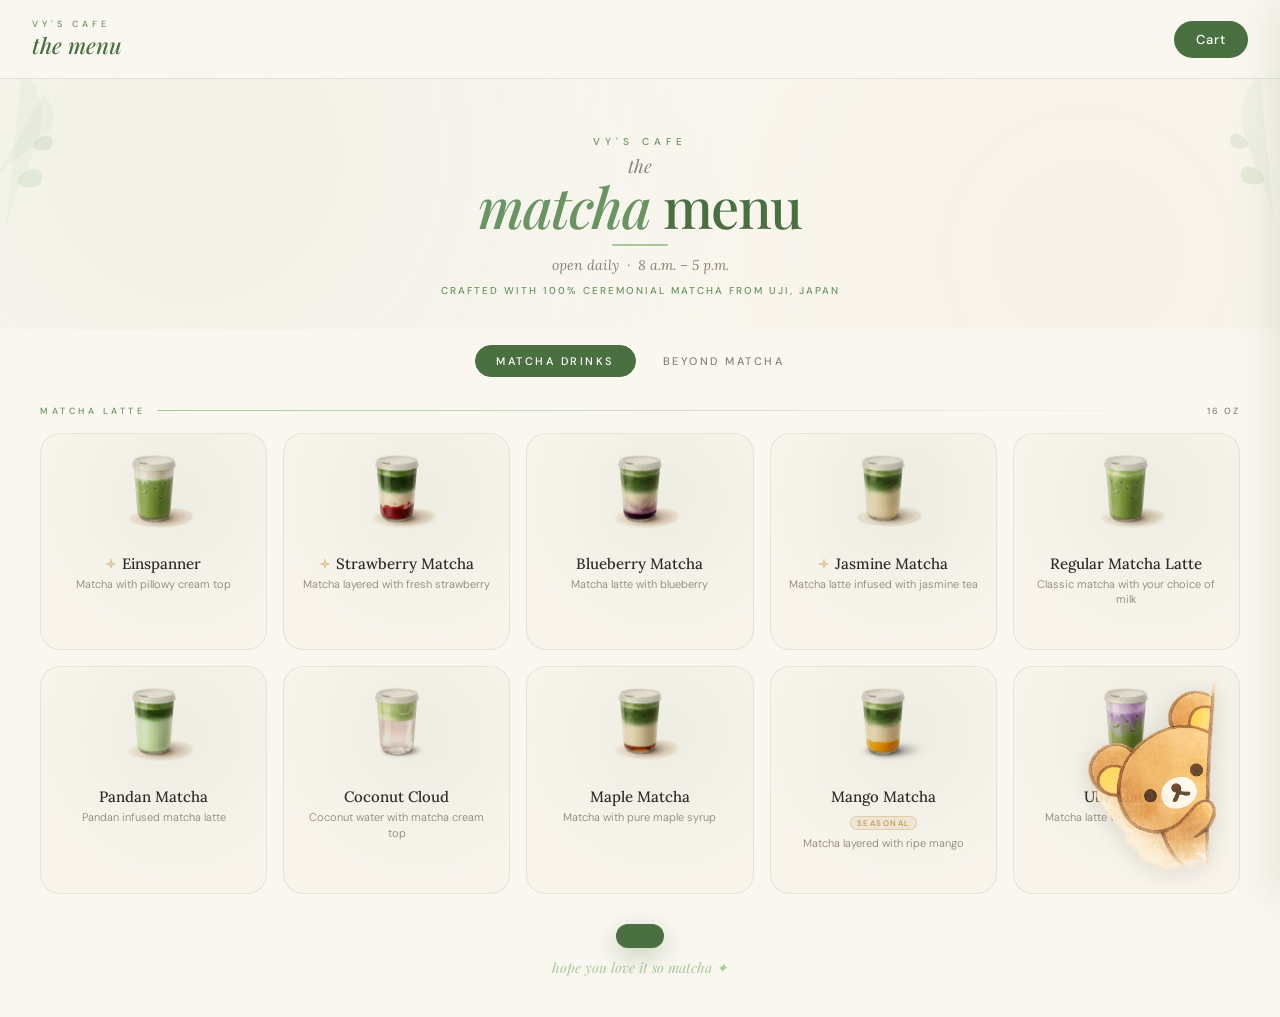
==== index.html @ 0fd033a6 "Boba notice: require 1 hour notice instead of 30 minutes Made-with: Cursor" ====
<!DOCTYPE html>
<html lang="en">
<head>
  <meta charset="UTF-8">
  <meta name="viewport" content="width=device-width, initial-scale=1.0">
  <title>vy's cafe — order</title>
  <meta name="description" content="Order matcha drinks and more from Vy's Cafe — customize sugar, toppings, and milk.">
  <link rel="stylesheet" href="style.css">
</head>
<body>

<!-- ============================================================
     NAVBAR
     ============================================================ -->
<nav class="nav">
  <div class="nav-brand">
    <span class="nav-eyebrow">vy's cafe</span>
    <span class="nav-title">the menu</span>
  </div>
  <button class="cart-btn" id="cart-btn" aria-label="View cart">
    Cart
    <span class="cart-count" id="cart-count">0</span>
  </button>
</nav>

<!-- ============================================================
     HERO
     ============================================================ -->
<header class="hero">
  <div class="hero-deco"></div>
  <!-- leaf decoration top-left -->
  <svg style="position:absolute;top:0;left:0;z-index:0;opacity:0.38;pointer-events:none" width="160" height="160" viewBox="0 0 160 160">
    <path d="M5 155 C18 88, 70 38, 22 -8" fill="#c5dbbf" opacity="0.45"/>
    <path d="M-4 98 C34 60, 72 55, 44 14" fill="#a8c89e" opacity="0.30"/>
    <path d="M18 100 C28 84, 50 88, 40 106 C30 111, 14 108, 18 100Z" fill="#8ab880" opacity="0.44"/>
    <path d="M34 65 C42 52, 60 56, 50 70 C42 74, 30 70, 34 65Z" fill="#6a9462" opacity="0.36"/>
  </svg>
  <!-- leaf decoration top-right -->
  <svg style="position:absolute;top:0;right:0;z-index:0;opacity:0.36;transform:scaleX(-1);pointer-events:none" width="150" height="150" viewBox="0 0 150 150">
    <path d="M5 150 C15 85, 65 35, 20 -5" fill="#c5dbbf" opacity="0.40"/>
    <path d="M16 98 C26 82, 47 85, 37 103 C27 108, 13 105, 16 98Z" fill="#8ab880" opacity="0.42"/>
    <path d="M32 63 C40 50, 57 54, 48 68 C40 72, 29 68, 32 63Z" fill="#6a9462" opacity="0.34"/>
  </svg>

  <div class="hero-eyebrow">vy's cafe</div>
  <div class="hero-script">the</div>
  <h1 class="hero-title" id="hero-title"><em>matcha</em> menu</h1>
  <div class="h-divider"></div>
  <p class="hero-sub">open daily &nbsp;·&nbsp; 8 a.m. – 5 p.m.</p>
  <p class="hero-sub origin-text">crafted with 100% ceremonial matcha from uji, japan</p>
</header>

<!-- ============================================================
     CATEGORY TABS
     ============================================================ -->
<div class="tabs" role="tablist">
  <button class="tab-btn active" data-cat="matcha" role="tab" aria-selected="true">Matcha Drinks</button>
  <button class="tab-btn" data-cat="nonmatcha" role="tab" aria-selected="false">Beyond Matcha</button>
</div>

<!-- ============================================================
     MATCHA PANEL
     ============================================================ -->
<section class="category-panel active" id="panel-matcha" role="tabpanel">
  <div class="sec-row">
    <span class="sec-label">Matcha Latte</span>
    <div class="sec-line"></div>
    <span class="sec-size">16 oz</span>
  </div>
  <div class="drink-grid" id="grid-matcha"></div>

</section>

<!-- ============================================================
     NON-MATCHA PANEL
     ============================================================ -->
<section class="category-panel" id="panel-nonmatcha" role="tabpanel">
  <!-- Jasmine Green Teas -->
  <div class="sec-row">
    <span class="sec-label">Jasmine Green Tea</span>
    <div class="sec-line"></div>
  </div>
  <div class="drink-grid" id="grid-jasmine"></div>


  <!-- Other Teas -->
  <div class="sec-row" style="margin-top:32px">
    <span class="sec-label">Specialty Teas</span>
    <div class="sec-line"></div>
  </div>
  <div class="drink-grid" id="grid-other-tea"></div>
</section>

<!-- ============================================================
     FOOTER
     ============================================================ -->
<footer class="site-footer">hope you love it so matcha ✦</footer>

<!-- ============================================================
     DRINK MODAL
     ============================================================ -->
<div class="modal-overlay" id="modal-overlay" role="dialog" aria-modal="true" aria-labelledby="modal-name">
  <div class="modal">
    <button class="modal-close" id="modal-close" aria-label="Close">✕</button>

    <div class="modal-header">
      <div class="modal-svg" id="modal-icon"></div>
      <div class="modal-info">
        <div class="modal-name" id="modal-name"></div>
        <div class="modal-desc" id="modal-desc"></div>
          </div>
    </div>

    <div class="modal-divider"></div>

    <!-- Sugar Level -->
    <div class="section-label">Sugar Level</div>
    <div class="milk-grid" id="sugar-container"></div>

    <div class="modal-divider"></div>

    <!-- Toppings -->
    <div id="toppings-section">
      <div class="section-label" style="margin-bottom:12px">Toppings <span style="font-size:10px;font-weight:400;color:var(--stone);letter-spacing:1px">(select any)</span></div>
      <div class="toppings-grid" id="toppings-container"></div>
      <div class="boba-notice">Note: Boba requires at least 1 hour of wait time or notice prior to pickup</div>
      <div class="modal-divider"></div>
    </div>

    <!-- Milk Options -->
    <div id="milk-section">
      <div class="section-label">Milk Options</div>
      <div class="milk-grid" id="milk-container"></div>
      <div class="modal-divider"></div>
    </div>

    <!-- Ice Level -->
    <div class="section-label">Ice Level</div>
    <div class="milk-grid" id="ice-container"></div>

    <!-- Extra Matcha (matcha drinks only) -->
    <div class="modal-divider" id="extra-matcha-divider" style="display:none"></div>
    <div id="extra-matcha-section" style="display:none">
      <div class="section-label">Extra Matcha</div>
      <button class="topping-chip" id="extra-matcha-btn" data-active="false" aria-pressed="false">
        <span>🍃</span> +1g Matcha
      </button>
    </div>

    <!-- Footer -->
    <div class="modal-footer">
      <div class="qty-control">
        <button class="qty-btn" id="qty-minus" aria-label="Decrease quantity">−</button>
        <span class="qty-num" id="qty-num">1</span>
        <button class="qty-btn" id="qty-plus" aria-label="Increase quantity">+</button>
      </div>
      <button class="add-btn" id="add-to-order">Add to Order</button>
    </div>
  </div>
</div>

<!-- ============================================================
     CART DRAWER
     ============================================================ -->
<div class="cart-overlay" id="cart-overlay"></div>
<aside class="cart-drawer" id="cart-drawer" aria-label="Your order">
  <div class="cart-header">
    <span class="cart-title">Your Order</span>
    <button class="cart-close" id="cart-close" aria-label="Close cart">✕</button>
  </div>
  <div class="cart-items" id="cart-items">
    <div class="cart-empty"><div class="empty-icon">🍃</div><p>Your order is empty</p></div>
  </div>
  <div class="cart-footer">
    <div class="cart-name-input-container" id="cart-name-section" style="display:none">
      <input type="text" id="order-name" placeholder="Enter your name" maxlength="30">
    </div>
    <div class="cart-total" style="display:none">
      <span class="cart-total-label">Total</span>
      <span class="cart-total-val" id="cart-total-val"></span>
    </div>
    <button class="place-order-btn" id="place-order-btn" disabled>Place Order</button>
  </div>
</aside>

<!-- ============================================================
     ORDER CONFIRMATION
     ============================================================ -->
<div class="confirm-overlay" id="confirm-overlay" role="dialog" aria-modal="true">
  <div class="confirm-box">
    <div class="confirm-icon">🍵</div>
    <div class="confirm-title">Order Placed!</div>
    <div class="confirm-sub">Your matcha is brewing with love. See you soon~</div>
    <button class="confirm-close-btn" id="confirm-close">Thank you ✦</button>
  </div>
</div>

<!-- TOAST -->
<div class="toast" id="toast" aria-live="polite"></div>

  <!-- Rilakkuma Mascot -->
  <div class="mascot-peek">
    <img src="rilakkuma.png" alt="Rilakkuma peeking">
  </div>

  <script src="drinks-data.js"></script>
  <script src="svgs.js"></script>
  <script src="app.js"></script>
</body>
</html>
---- style.css ----
@import url('https://fonts.googleapis.com/css2?family=Playfair+Display:ital,wght@0,400;0,500;1,400;1,500&family=Lora:ital,wght@0,400;0,500;1,400&family=DM+Sans:wght@300;400;500&display=swap');

:root {
  --bg: #f0ece0;
  --page-bg: #faf7f0;
  --matcha: #6a9462;
  --matcha-deep: #4a7042;
  --matcha-light: #a8c89e;
  --matcha-pale: #ddecd7;
  --matcha-wash: #eef5eb;
  --gold: #c4924a;
  --gold-light: #e8c882;
  --cream: #f8f4ec;
  --stone: #8a8278;
  --border: rgba(106,148,98,0.2);
  --ink: #2e2a24;
  --modal-bg: rgba(30,26,20,0.55);
}

*, *::before, *::after { margin: 0; padding: 0; box-sizing: border-box; }

body {
  background: var(--page-bg);
  font-family: 'DM Sans', sans-serif;
  color: var(--ink);
  min-height: 100vh;
  overflow-x: hidden;
  /* Hide Scrollbar */
  -ms-overflow-style: none;  /* IE and Edge */
  scrollbar-width: none;  /* Firefox */
}

/* Hide Scrollbar Globals */
::-webkit-scrollbar { display: none; }
* { -ms-overflow-style: none; scrollbar-width: none; }

/* ---- TOP NAV ---- */
.nav {
  display: flex;
  align-items: center;
  justify-content: space-between;
  padding: 18px 32px;
  background: rgba(250,247,240,0.92);
  backdrop-filter: blur(12px);
  position: sticky;
  top: 0;
  z-index: 100;
  border-bottom: 1px solid var(--border);
}
.nav-brand { display: flex; flex-direction: column; }
.nav-eyebrow { font-size: 9px; font-weight: 500; letter-spacing: 4px; text-transform: uppercase; color: var(--matcha); }
.nav-title { font-family: 'Playfair Display', serif; font-size: 22px; font-weight: 500; font-style: italic; color: var(--matcha-deep); }
.cart-btn {
  position: relative;
  background: var(--matcha-deep);
  border: none;
  color: white;
  font-family: 'DM Sans', sans-serif;
  font-size: 13px;
  font-weight: 500;
  letter-spacing: 1px;
  padding: 10px 22px;
  border-radius: 30px;
  cursor: pointer;
  transition: background 0.2s, transform 0.15s;
  display: flex; align-items: center; gap: 8px;
}
.cart-btn:hover { background: var(--matcha); transform: scale(1.03); }
.cart-count {
  background: var(--gold);
  color: white;
  font-size: 10px;
  font-weight: 700;
  width: 18px; height: 18px;
  border-radius: 50%;
  display: flex; align-items: center; justify-content: center;
  display: none;
}
.cart-count.visible { display: flex; }

/* ---- HERO ---- */
.hero {
  text-align: center;
  padding: 56px 24px 32px;
  position: relative;
  overflow: hidden;
}
.hero-deco {
  position: absolute; top: 0; left: 0; width: 100%; height: 100%;
  pointer-events: none; z-index: 0; opacity: 0.35;
  background:
    radial-gradient(circle at 15% 30%, rgba(106,148,98,0.18) 0%, transparent 50%),
    radial-gradient(circle at 85% 70%, rgba(196,146,74,0.12) 0%, transparent 50%);
}
.hero-eyebrow { font-size: 10px; font-weight: 500; letter-spacing: 5px; text-transform: uppercase; color: var(--matcha); margin-bottom: 6px; position: relative; z-index: 1; }
.hero-script { font-family: 'Playfair Display', serif; font-style: italic; font-size: 18px; color: var(--stone); position: relative; z-index: 1; }
.hero-title { font-family: 'Playfair Display', serif; font-size: 56px; font-weight: 500; color: var(--matcha-deep); letter-spacing: -1.5px; line-height: 1; text-transform: lowercase; position: relative; z-index: 1; }
.hero-title em { font-style: italic; color: var(--matcha); }
.h-divider { width: 56px; height: 1.5px; background: var(--matcha-light); margin: 10px auto; border-radius: 2px; }
.hero-sub { font-family: 'Lora', serif; font-style: italic; font-size: 14px; color: var(--stone); position: relative; z-index: 1; }
.origin-text {
  font-family: 'DM Sans', sans-serif;
  font-style: normal;
  font-size: 10px;
  font-weight: 500;
  letter-spacing: 2px;
  text-transform: uppercase;
  color: var(--matcha);
  margin-top: 10px;
}

/* ---- TAB BAR ---- */
.tabs {
  display: flex;
  justify-content: center;
  gap: 6px;
  padding: 16px 24px 0;
}
.tab-btn {
  font-family: 'DM Sans', sans-serif;
  font-size: 11px;
  font-weight: 500;
  letter-spacing: 2.5px;
  text-transform: uppercase;
  color: var(--stone);
  background: none;
  border: 1px solid transparent;
  border-radius: 30px;
  padding: 8px 20px;
  cursor: pointer;
  transition: all 0.2s;
}
.tab-btn:hover { color: var(--matcha); border-color: var(--matcha-light); }
.tab-btn.active {
  color: white;
  background: var(--matcha-deep);
  border-color: var(--matcha-deep);
}

/* ---- SECTION LABEL ---- */
.sec-row {
  display: flex; align-items: center; gap: 12px;
  padding: 28px 40px 8px;
}
.sec-label { font-size: 9px; font-weight: 500; letter-spacing: 3.5px; text-transform: uppercase; color: var(--matcha); white-space: nowrap; }
.sec-line { flex: 1; height: 1px; background: linear-gradient(to right, var(--matcha-light), transparent); }
.sec-size { font-size: 9px; font-weight: 500; letter-spacing: 2px; text-transform: uppercase; color: var(--stone); padding-left: 8px; }

/* ---- DRINK GRID ---- */
.category-panel { display: none; }
.category-panel.active { display: block; animation: fadeIn 0.25s ease; }
@keyframes fadeIn { from { opacity: 0; transform: translateY(6px); } to { opacity: 1; transform: none; } }

.drink-grid {
  display: grid;
  grid-template-columns: repeat(auto-fill, minmax(200px, 1fr));
  gap: 16px;
  padding: 8px 40px 40px;
}

.drink-card {
  background: var(--cream);
  border: 1px solid rgba(168,200,158,0.3);
  border-radius: 20px;
  padding: 20px 16px 16px;
  cursor: pointer;
  transition: transform 0.2s, box-shadow 0.2s, border-color 0.2s;
  display: flex; flex-direction: column; align-items: center; gap: 10px;
  position: relative;
  overflow: hidden;
}
.drink-card::before {
  content: '';
  position: absolute; inset: 0; border-radius: 20px;
  background: radial-gradient(circle at 60% 30%, rgba(106,148,98,0.07) 0%, transparent 70%);
}
.drink-card:hover {
  transform: translateY(-4px);
  box-shadow: 0 12px 32px rgba(74,112,66,0.14);
  border-color: var(--matcha-light);
}
.drink-card:hover .card-hint { opacity: 1; }

.card-svg { flex-shrink: 0; }
.card-body { text-align: center; }
.card-name {
  font-family: 'Lora', serif;
  font-size: 15px;
  font-weight: 500;
  color: var(--ink);
  line-height: 1.2;
  margin-bottom: 4px;
  display: flex;
  align-items: center;
  justify-content: center;
  gap: 6px;
}
.card-desc { font-size: 11px; font-weight: 300; color: var(--stone); line-height: 1.45; }
.tag-seasonal {
  display: inline-block; background: rgba(196,146,74,0.12); border: 1px solid rgba(196,146,74,0.3);
  color: var(--gold); font-size: 8px; font-weight: 500; letter-spacing: 1.5px; text-transform: uppercase;
  padding: 1px 6px; border-radius: 20px; margin: 2px 0 6px;
}
.tag-favorite {
  display: inline-flex;
  align-items: center;
  justify-content: center;
  color: var(--gold);
  opacity: 0.9;
}
.card-hint {
  font-size: 10px; letter-spacing: 1px; text-transform: uppercase; font-weight: 500;
  color: var(--matcha); opacity: 0; transition: opacity 0.2s; margin-top: 2px;
}
.card-price { font-size: 13px; font-weight: 500; color: var(--matcha-deep); }

/* ---- FOOTER ---- */
.site-footer { text-align: center; font-family: 'Playfair Display', serif; font-style: italic; font-size: 14px; color: var(--matcha-light); padding: 24px 24px 40px; }

/* ============================================================
   MODAL
   ============================================================ */
.modal-overlay {
  position: fixed; inset: 0;
  background: var(--modal-bg);
  backdrop-filter: blur(6px);
  z-index: 300;
  display: flex; align-items: center; justify-content: center;
  padding: 24px;
  opacity: 0; pointer-events: none; transition: opacity 0.25s;
}
.modal-overlay.open { opacity: 1; pointer-events: all; }

.modal {
  background: var(--page-bg);
  border-radius: 28px;
  max-width: 480px; width: 100%;
  max-height: 90vh; overflow-y: auto;
  padding: 32px;
  transform: translateY(20px) scale(0.97);
  transition: transform 0.25s;
  position: relative;
}
.modal-overlay.open .modal { transform: translateY(0) scale(1); }

.modal-close {
  position: absolute; top: 18px; right: 18px;
  background: rgba(106,148,98,0.1); border: none; border-radius: 50%;
  width: 34px; height: 34px; font-size: 18px; color: var(--matcha-deep);
  cursor: pointer; display: flex; align-items: center; justify-content: center;
  transition: background 0.15s;
}
.modal-close:hover { background: rgba(106,148,98,0.2); }

.modal-header { display: flex; gap: 20px; align-items: flex-start; margin-bottom: 24px; }
.modal-svg { flex-shrink: 0; }

.modal-name { font-family: 'Lora', serif; font-size: 22px; font-weight: 500; color: var(--ink); line-height: 1.2; margin-bottom: 4px; }
.modal-desc { font-size: 13px; font-weight: 300; color: var(--stone); line-height: 1.5; }
.modal-price { font-family: 'Playfair Display', serif; font-size: 16px; color: var(--gold); margin-top: 6px; }

.modal-divider { height: 1px; background: var(--border); margin: 18px 0; }

/* Sugar slider */
.section-label {
  font-size: 8.5px; font-weight: 500; letter-spacing: 4px; text-transform: uppercase;
  color: var(--matcha-deep); margin-bottom: 12px; display: flex; align-items: center; justify-content: space-between;
}
.sugar-val { font-family: 'Playfair Display', serif; font-size: 20px; color: var(--matcha-deep); }

.sugar-slider-wrap { position: relative; padding: 4px 0 12px; }

input[type=range] {
  -webkit-appearance: none; appearance: none;
  width: 100%; height: 6px;
  background: linear-gradient(to right, var(--matcha-deep) 0%, var(--matcha-deep) var(--val, 30%), var(--matcha-pale) var(--val, 30%), var(--matcha-pale) 100%);
  border-radius: 6px; outline: none; cursor: pointer;
}
input[type=range]::-webkit-slider-thumb {
  -webkit-appearance: none;
  width: 22px; height: 22px;
  border-radius: 50%;
  background: white;
  border: 3px solid var(--matcha-deep);
  box-shadow: 0 2px 8px rgba(74,112,66,0.25);
  cursor: pointer; transition: transform 0.15s;
}
input[type=range]::-webkit-slider-thumb:hover { transform: scale(1.15); }

.sugar-labels { display: flex; justify-content: space-between; font-size: 10px; color: var(--stone); letter-spacing: 0.5px; margin-top: 4px; }

.sugar-presets { display: flex; gap: 6px; flex-wrap: wrap; margin-top: 10px; }
.sugar-preset {
  font-size: 11px; color: var(--stone); background: none; border: 1px solid rgba(106,148,98,0.35);
  border-radius: 20px; padding: 4px 12px; cursor: pointer; transition: all 0.15s;
  font-family: 'Lora', serif; font-style: italic;
}
.sugar-preset:hover, .sugar-preset.active { background: var(--matcha-wash); border-color: var(--matcha); color: var(--matcha-deep); }

/* Toppings */
.toppings-grid { display: flex; flex-wrap: wrap; gap: 8px; }
.topping-chip {
  display: flex; align-items: center; gap: 6px;
  background: var(--page-bg); border: 1px solid rgba(106,148,98,0.4); border-radius: 20px;
  font-family: 'Lora', serif; font-style: italic; font-size: 12px; color: var(--ink);
  padding: 6px 14px; cursor: pointer; transition: all 0.15s; user-select: none;
}
.topping-chip:hover { border-color: var(--matcha-light); background: var(--matcha-wash); }
.topping-chip.selected { background: var(--matcha-deep); border-color: var(--matcha-deep); color: white; }
.topping-chip .check { font-size: 12px; }

/* Milk */
.milk-grid { display: flex; flex-wrap: wrap; gap: 8px; }
.milk-opt {
  background: var(--page-bg); border: 1px solid rgba(106,148,98,0.4); border-radius: 20px;
  font-family: 'Lora', serif; font-style: italic; font-size: 12px; color: var(--ink);
  padding: 6px 16px; cursor: pointer; transition: all 0.15s;
}
.milk-opt:hover { border-color: var(--matcha-light); background: var(--matcha-wash); }
.milk-opt.selected { background: var(--matcha-deep); border-color: var(--matcha-deep); color: white; }

.boba-notice {
  font-family: 'Lora', serif;
  font-style: italic;
  font-size: 11px;
  color: var(--gold);
  background: rgba(196,146,74,0.08);
  border: 1px dashed rgba(196,146,74,0.3);
  border-radius: 12px;
  padding: 10px 14px;
  margin-top: 14px;
  line-height: 1.4;
  text-align: center;
}

/* Add to order */
.modal-footer { margin-top: 24px; display: flex; align-items: center; gap: 12px; }
.qty-control { display: flex; align-items: center; gap: 10px; }
.qty-btn {
  width: 32px; height: 32px; border-radius: 50%; border: 1.5px solid var(--matcha-light);
  background: none; font-size: 18px; color: var(--matcha-deep); cursor: pointer;
  display: flex; align-items: center; justify-content: center; transition: all 0.15s;
}
.qty-btn:hover { background: var(--matcha-wash); border-color: var(--matcha); }
.qty-num { font-family: 'Playfair Display', serif; font-size: 18px; color: var(--ink); min-width: 24px; text-align: center; }
.add-btn {
  flex: 1; background: var(--matcha-deep); color: white; border: none;
  font-family: 'DM Sans', sans-serif; font-size: 13px; font-weight: 500; letter-spacing: 1px;
  padding: 14px 24px; border-radius: 30px; cursor: pointer; transition: all 0.2s;
}
.add-btn:hover { background: var(--matcha); transform: scale(1.02); }

/* ============================================================
   CART DRAWER
   ============================================================ */
.cart-overlay {
  position: fixed; inset: 0;
  background: rgba(30,26,20,0.45);
  z-index: 400;
  opacity: 0; pointer-events: none; transition: opacity 0.25s;
}
.cart-overlay.open { opacity: 1; pointer-events: all; }

.cart-drawer {
  position: fixed; top: 0; right: 0; height: 100%; width: 380px; max-width: 100vw;
  background: var(--page-bg);
  z-index: 401;
  transform: translateX(100%); transition: transform 0.3s cubic-bezier(.4,0,.2,1);
  display: flex; flex-direction: column;
  box-shadow: -8px 0 40px rgba(74,112,66,0.12);
}
.cart-drawer.open { transform: translateX(0); }

.cart-header {
  padding: 24px 24px 16px;
  border-bottom: 1px solid var(--border);
  display: flex; align-items: center; justify-content: space-between;
}
.cart-title { font-family: 'Playfair Display', serif; font-size: 22px; font-style: italic; color: var(--matcha-deep); }
.cart-close { background: none; border: none; font-size: 22px; cursor: pointer; color: var(--stone); }

.cart-items { flex: 1; overflow-y: auto; padding: 16px 24px; display: flex; flex-direction: column; gap: 12px; }

.cart-item {
  background: var(--cream); border: 1px solid rgba(168,200,158,0.25);
  border-radius: 16px; padding: 14px;
  display: flex; gap: 12px; align-items: flex-start;
}
.cart-item-icon { 
  width: 54px; height: 54px; 
  flex-shrink: 0; 
  display: flex; align-items: center; justify-content: center; 
  background: white; border-radius: 12px;
  overflow: hidden;
}
.cart-item-icon img {
  width: 48px !important; height: auto !important;
  transform: scale(1.4) translateY(2px) !important;
  mix-blend-mode: multiply;
}
.cart-item-info { flex: 1; }
.cart-item-name { font-family: 'Lora', serif; font-size: 14px; font-weight: 500; color: var(--ink); margin-bottom: 3px; }
.cart-item-detail { font-size: 11px; color: var(--stone); line-height: 1.5; }
.cart-item-price { font-size: 13px; font-weight: 500; color: var(--matcha-deep); margin-top: 4px; }
.cart-item-remove { background: none; border: none; color: var(--stone); cursor: pointer; font-size: 16px; padding: 2px 4px; transition: color 0.15s; }
.cart-item-remove:hover { color: #c04040; }

.cart-empty { text-align: center; padding: 48px 24px; color: var(--stone); }
.cart-empty .empty-icon { font-size: 48px; margin-bottom: 12px; }
.cart-empty p { font-family: 'Lora', serif; font-style: italic; font-size: 15px; }

.cart-footer {
  padding: 20px 24px;
  border-top: 1px solid var(--border);
}
.cart-total { display: flex; justify-content: space-between; align-items: center; margin-bottom: 16px; }
.cart-total-label { font-size: 11px; font-weight: 500; letter-spacing: 3px; text-transform: uppercase; color: var(--stone); }
.cart-total-val { font-family: 'Playfair Display', serif; font-size: 22px; color: var(--matcha-deep); }

.cart-name-input-container {
  margin-bottom: 20px;
}
.cart-name-input-container input {
  width: 100%; padding: 12px 16px; border-radius: 12px;
  background: white; border: 1px solid var(--border);
  font-family: 'Lora', serif; font-size: 16px; font-style: italic; color: var(--ink);
  transition: all 0.25s;
}
.cart-name-input-container input:focus {
  outline: none; border-color: var(--matcha);
  box-shadow: 0 0 0 3px rgba(168,200,158,0.15);
}
.cart-name-input-container input::placeholder { color: var(--stone); opacity: 0.6; }

.place-order-btn {
  width: 100%; background: var(--matcha-deep); color: white; border: none;
  font-family: 'DM Sans', sans-serif; font-size: 13px; font-weight: 500; letter-spacing: 1.5px;
  text-transform: uppercase; padding: 16px; border-radius: 30px; cursor: pointer; transition: all 0.2s;
}
.place-order-btn:hover { background: var(--matcha); }
.place-order-btn:disabled { background: var(--matcha-light); cursor: not-allowed; }

/* ============================================================
   ORDER CONFIRMATION
   ============================================================ */
.confirm-overlay {
  position: fixed; inset: 0; background: var(--modal-bg);
  backdrop-filter: blur(8px); z-index: 500;
  display: flex; align-items: center; justify-content: center; padding: 24px;
  opacity: 0; pointer-events: none; transition: opacity 0.3s;
}
.confirm-overlay.open { opacity: 1; pointer-events: all; }
.confirm-box {
  background: var(--page-bg); border-radius: 28px; padding: 48px 36px; text-align: center;
  max-width: 380px; width: 100%;
  transform: scale(0.9); transition: transform 0.3s;
}
.confirm-overlay.open .confirm-box { transform: scale(1); }
.confirm-icon { font-size: 56px; margin-bottom: 16px; animation: bounce 0.6s ease; }
@keyframes bounce { 0%,100% { transform: translateY(0); } 40% { transform: translateY(-16px); } }
.confirm-title { font-family: 'Playfair Display', serif; font-size: 28px; font-style: italic; color: var(--matcha-deep); margin-bottom: 8px; }
.confirm-sub { font-size: 14px; color: var(--stone); margin-bottom: 28px; font-family: 'Lora', serif; font-style: italic; }
.confirm-close-btn {
  background: var(--matcha-deep); color: white; border: none;
  font-family: 'DM Sans', sans-serif; font-size: 13px; font-weight: 500; letter-spacing: 1px;
  padding: 14px 36px; border-radius: 30px; cursor: pointer; transition: background 0.2s;
}
.confirm-close-btn:hover { background: var(--matcha); }

/* ---- TOAST ---- */
.toast {
  position: fixed; bottom: 32px; left: 50%; transform: translateX(-50%) translateY(80px);
  background: var(--matcha-deep); color: white;
  font-family: 'DM Sans', sans-serif; font-size: 13px; font-weight: 500;
  padding: 12px 24px; border-radius: 30px;
  box-shadow: 0 8px 24px rgba(74,112,66,0.3);
  z-index: 10050; transition: transform 0.3s cubic-bezier(.4,0,.2,1);
  pointer-events: none; max-width: min(420px, calc(100vw - 32px)); text-align: center;
}
.toast.show { transform: translateX(-50%) translateY(0); }

.site-footer { text-align: center; font-family: 'Playfair Display', serif; font-style: italic; font-size: 14px; color: var(--matcha-light); padding: 24px 24px 40px; }

/* ---- MASCOT PEEK ---- */
.mascot-peek {
  position: fixed;
  bottom: 0px;
  right: 0px; /* Aligned box edge with viewport edge */
  width: 300px;
  height: 300px;
  pointer-events: none;
  z-index: 9999;
  overflow: hidden;
}
.mascot-peek img {
  width: 100%;
  height: 100%;
  object-fit: cover;
  object-position: 100% 50%; /* Perfect zoom on the bear's head */
  opacity: 1;
  filter: drop-shadow(0 4px 12px rgba(0,0,0,0.12));
  animation: bearPeek 2.2s cubic-bezier(0.34, 1.56, 0.64, 1) forwards;
}
@keyframes bearPeek {
  0% { transform: translateY(100%) rotate(10deg); opacity: 0; }
  100% { transform: translateY(0) rotate(0deg); opacity: 0.95; }
}

/* ---- RESPONSIVE ---- */
@media (max-width: 640px) {
  .drink-grid { grid-template-columns: 1fr 1fr; padding: 8px 20px 32px; gap: 12px; }
  .card-name { font-size: 13px; gap: 4px; }
  .tag-favorite { font-size: 10px; }
  .hero-title { font-size: 40px; }
  .sec-row { padding: 20px 20px 8px; }
  .cart-drawer { width: 100%; }
  .mascot-peek { width: 140px; height: 140px; right: -15px; }
}
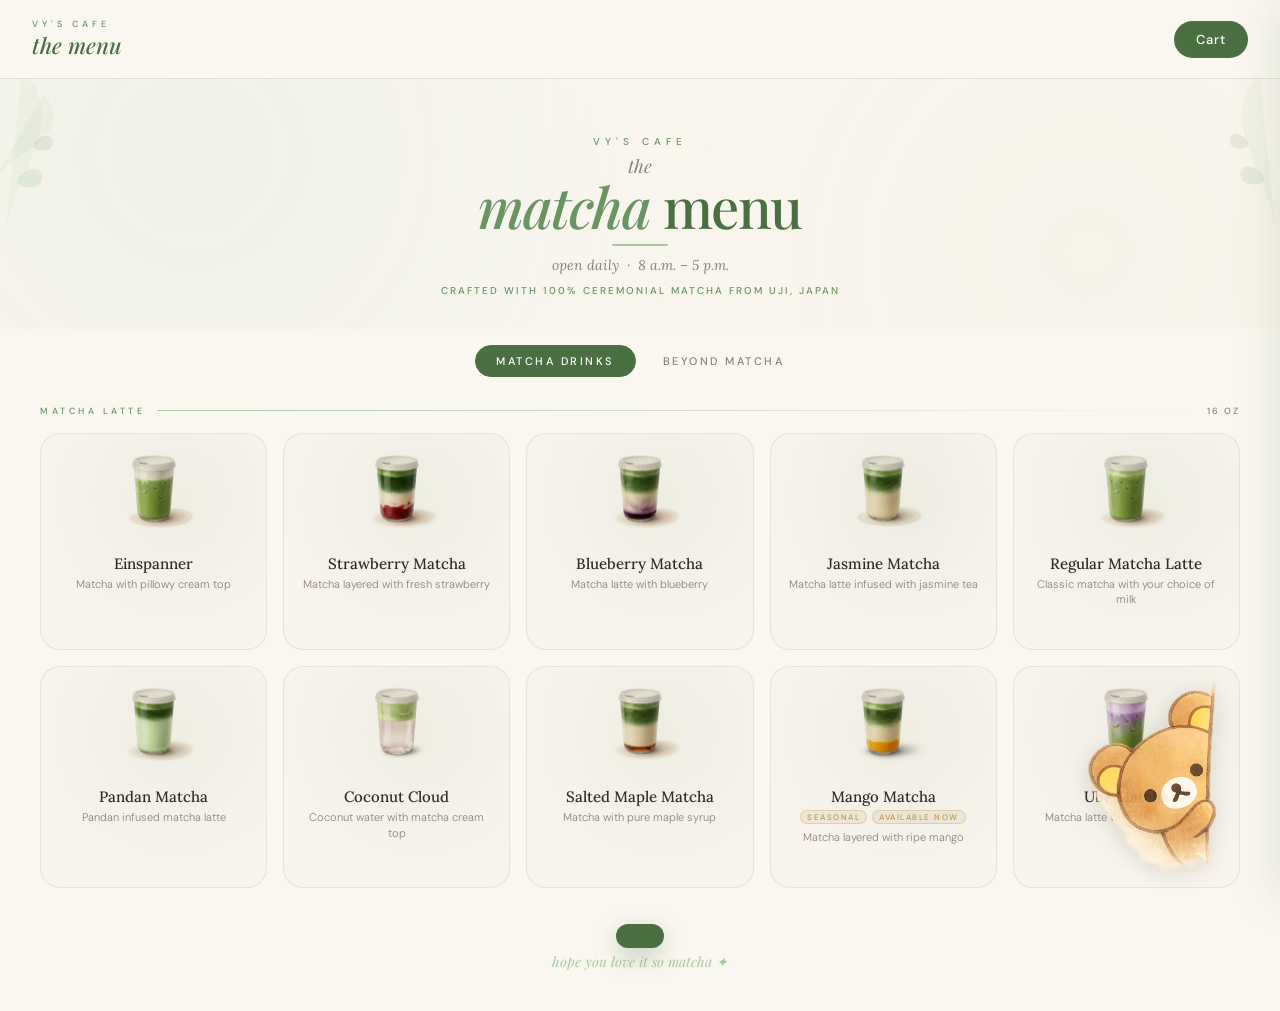
==== commit 65eb1b4b: "Add optional cold whisked for most matcha drinks (not coc/jas/pan) Made-with: Cursor" ====
--- a/index.html
+++ b/index.html
@@ -5,6 +5,25 @@
   <meta name="viewport" content="width=device-width, initial-scale=1.0">
   <title>vy's cafe — order</title>
   <meta name="description" content="Order matcha drinks and more from Vy's Cafe — customize sugar, toppings, and milk.">
+  <link rel="canonical" href="https://vyscafe.com/">
+  <link rel="icon" type="image/png" sizes="32x32" href="/favicon-32x32.png">
+  <link rel="icon" type="image/png" sizes="16x16" href="/favicon-16x16.png">
+  <link rel="icon" href="/site-icon.png" type="image/png">
+  <link rel="apple-touch-icon" href="/site-icon.png">
+  <meta property="og:type" content="website">
+  <meta property="og:url" content="https://vyscafe.com/">
+  <meta property="og:site_name" content="Vy's Cafe">
+  <meta property="og:title" content="vy's cafe — order">
+  <meta property="og:description" content="Order matcha drinks and more from Vy's Cafe — customize sugar, toppings, and milk.">
+  <meta property="og:image" content="https://vyscafe.com/site-icon.png">
+  <meta property="og:image:type" content="image/png">
+  <meta property="og:image:width" content="1024">
+  <meta property="og:image:height" content="1024">
+  <meta property="og:image:alt" content="Vy's Cafe — bear with matcha drink">
+  <meta name="twitter:card" content="summary">
+  <meta name="twitter:title" content="vy's cafe — order">
+  <meta name="twitter:description" content="Order matcha drinks and more from Vy's Cafe — customize sugar, toppings, and milk.">
+  <meta name="twitter:image" content="https://vyscafe.com/site-icon.png">
   <link rel="stylesheet" href="style.css">
 </head>
 <body>
@@ -138,6 +157,16 @@
     <div class="section-label">Ice Level</div>
     <div class="milk-grid" id="ice-container"></div>
 
+    <!-- Cold whisked (select matcha drinks only) -->
+    <div class="modal-divider" id="cold-whisked-divider" style="display:none"></div>
+    <div id="cold-whisked-section" style="display:none">
+      <div class="section-label">Cold whisked</div>
+      <p class="modal-option-hint">We whisk the matcha cold—makes for an ultra creamy drink.</p>
+      <button type="button" class="topping-chip" id="cold-whisked-btn" aria-pressed="false">
+        <span>🥄</span> Cold whisked
+      </button>
+    </div>
+
     <!-- Extra Matcha (matcha drinks only) -->
     <div class="modal-divider" id="extra-matcha-divider" style="display:none"></div>
     <div id="extra-matcha-section" style="display:none">
--- a/style.css
+++ b/style.css
@@ -196,6 +196,17 @@
   gap: 6px;
 }
 .card-desc { font-size: 11px; font-weight: 300; color: var(--stone); line-height: 1.45; }
+.card-badges {
+  display: flex;
+  flex-wrap: wrap;
+  justify-content: center;
+  align-items: center;
+  gap: 5px;
+  margin: 2px 0 6px;
+}
+.card-badges .tag-seasonal {
+  margin: 0;
+}
 .tag-seasonal {
   display: inline-block; background: rgba(196,146,74,0.12); border: 1px solid rgba(196,146,74,0.3);
   color: var(--gold); font-size: 8px; font-weight: 500; letter-spacing: 1.5px; text-transform: uppercase;
@@ -262,6 +273,16 @@
 .modal-divider { height: 1px; background: var(--border); margin: 18px 0; }
 
 /* Sugar slider */
+.modal-option-hint {
+  font-family: 'Lora', serif;
+  font-size: 12px;
+  font-weight: 300;
+  color: var(--stone);
+  line-height: 1.5;
+  margin: -6px 0 12px;
+  max-width: 320px;
+}
+
 .section-label {
   font-size: 8.5px; font-weight: 500; letter-spacing: 4px; text-transform: uppercase;
   color: var(--matcha-deep); margin-bottom: 12px; display: flex; align-items: center; justify-content: space-between;
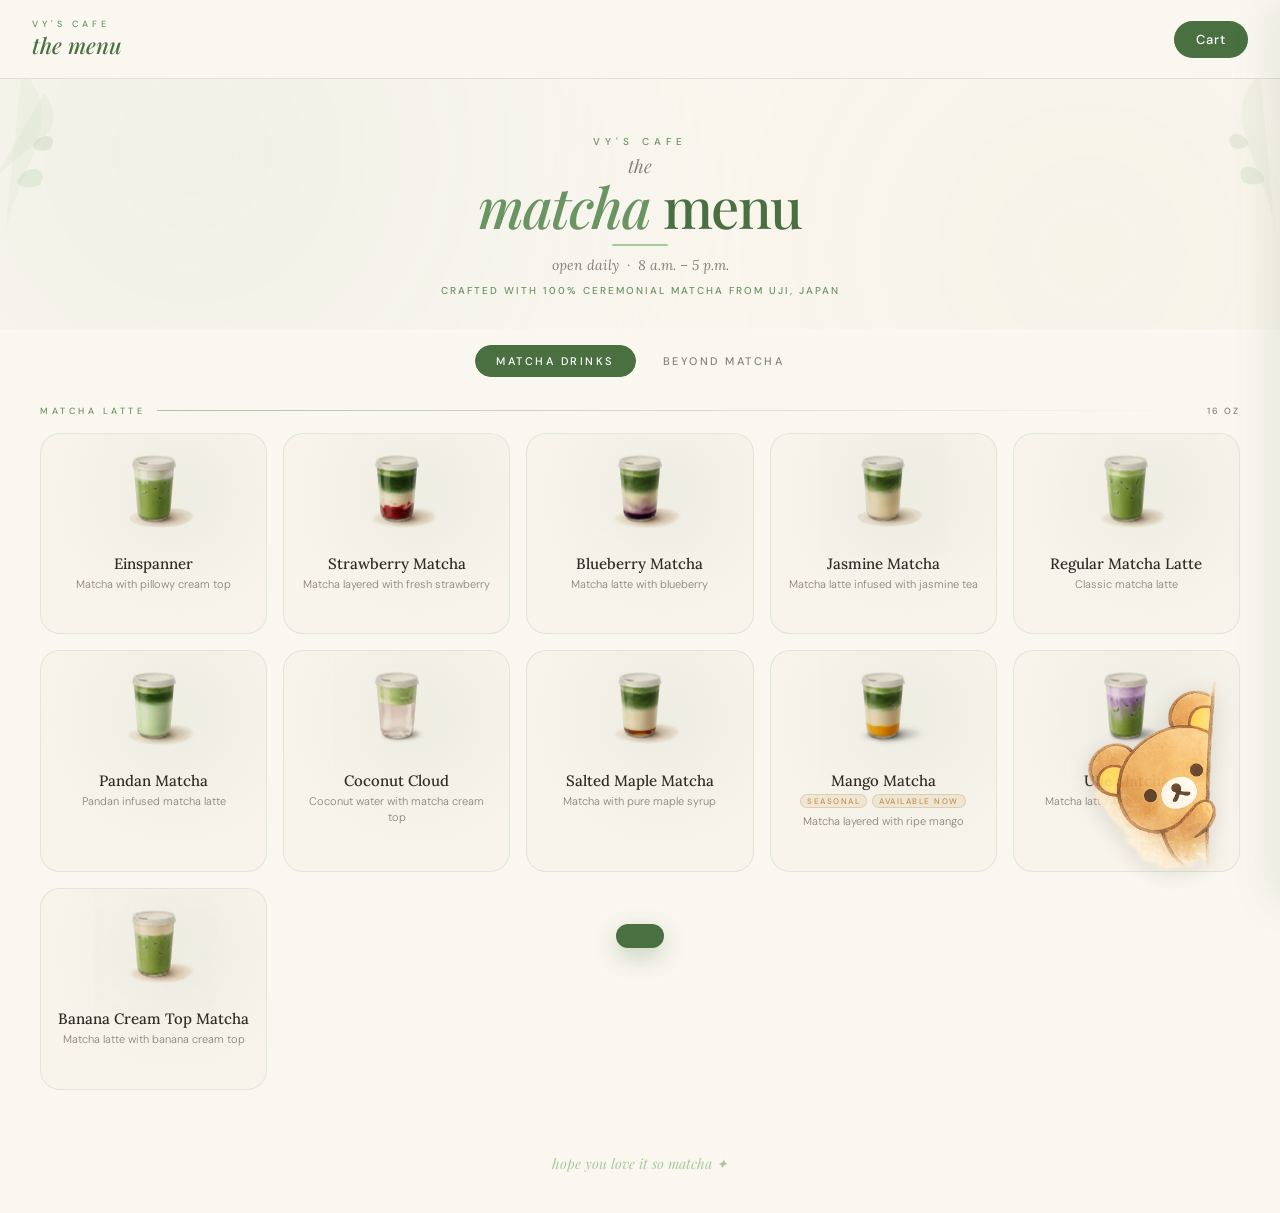
==== commit 77356544: "Add Banana Cream Top Matcha; milk section is oat standard only (no choices) Made-with: Cursor" ====
--- a/index.html
+++ b/index.html
@@ -146,10 +146,10 @@
       <div class="modal-divider"></div>
     </div>
 
-    <!-- Milk Options -->
+    <!-- Milk (oat standard — no alternate selection) -->
     <div id="milk-section">
-      <div class="section-label">Milk Options</div>
-      <div class="milk-grid" id="milk-container"></div>
+      <div class="section-label">Milk</div>
+      <p class="modal-option-hint">Oat is our standard.</p>
       <div class="modal-divider"></div>
     </div>
 
@@ -161,9 +161,9 @@
     <div class="modal-divider" id="cold-whisked-divider" style="display:none"></div>
     <div id="cold-whisked-section" style="display:none">
       <div class="section-label">Cold whisked</div>
-      <p class="modal-option-hint">We whisk the matcha cold—makes for an ultra creamy drink.</p>
+      <p class="modal-option-hint">Makes for an ultra creamy drink.</p>
       <button type="button" class="topping-chip" id="cold-whisked-btn" aria-pressed="false">
-        <span>🥄</span> Cold whisked
+        Cold whisked
       </button>
     </div>
 
